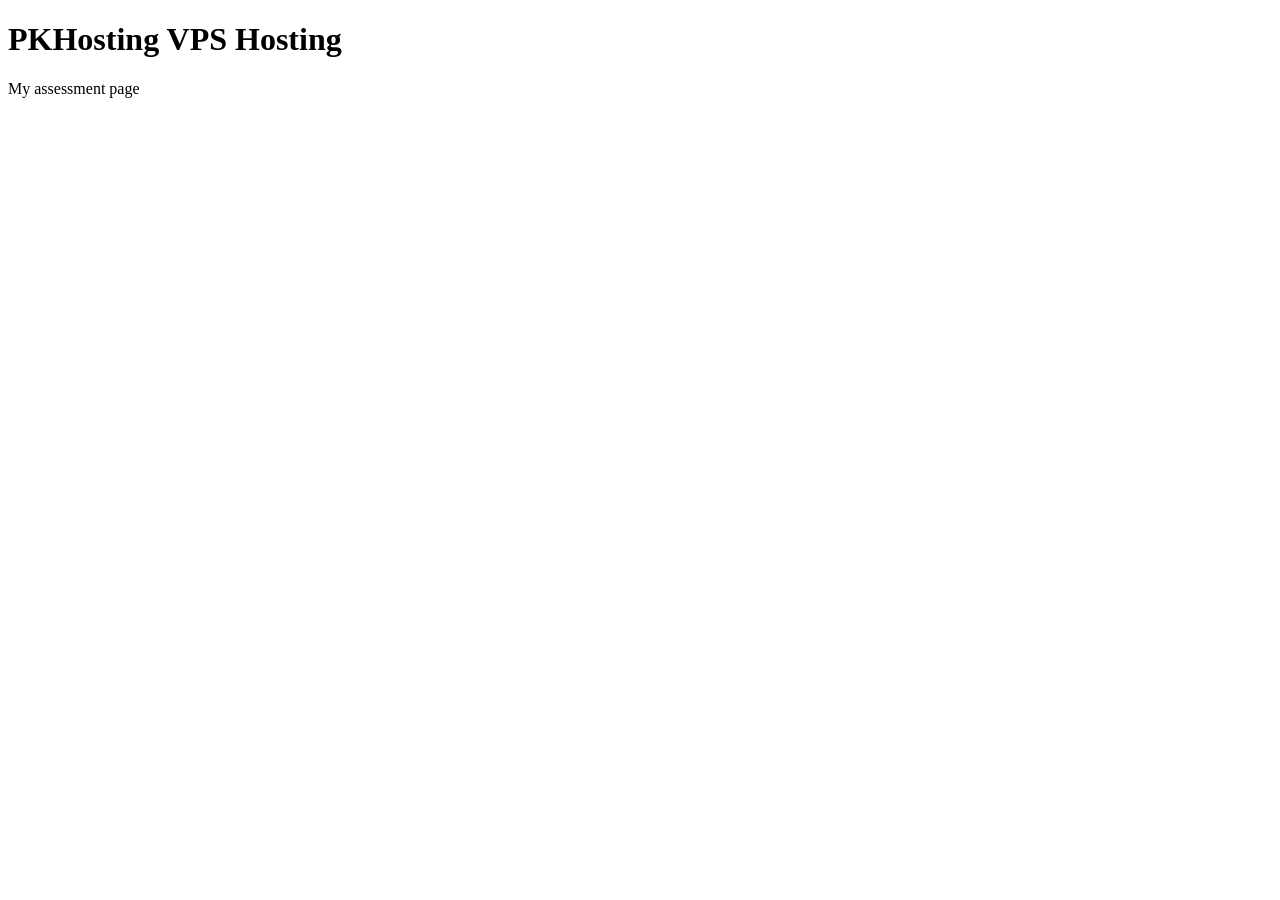
==== index.html @ d692496e "chore: initialize project with html file and gitignore" ====
<!DOCTYPE html>
<html lang="en">
<head>
  <meta charset="utf-8">
  <meta name="viewport" content="width=device-width, initial-scale=1">
  <title>PKHosting VPS Hosting</title>
</head>
<body>
  <h1>PKHosting VPS Hosting</h1>
  <p>My assessment page</p>
</body>
</html>
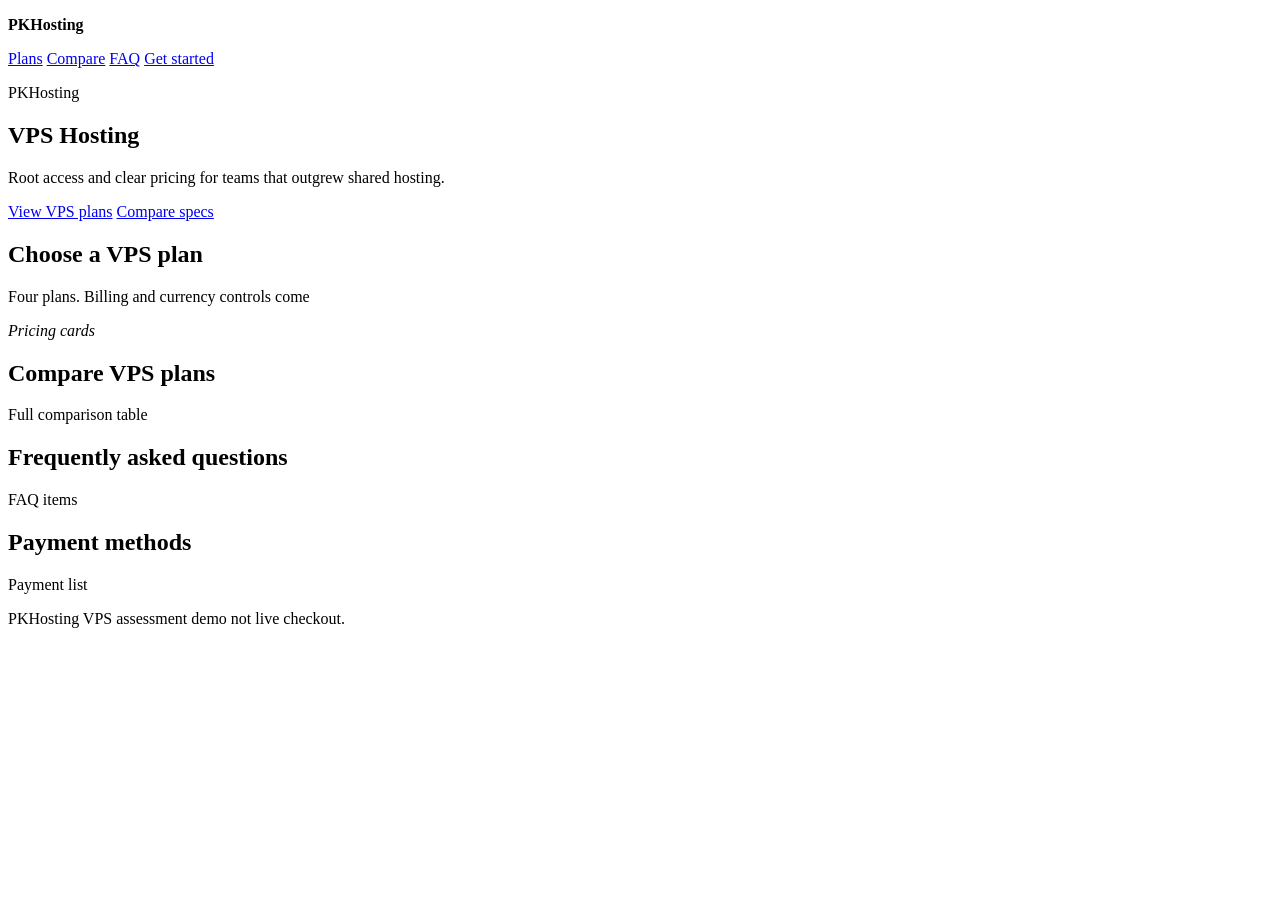
==== commit 2f48dfe4: "add page sections for hero, plans, compare, FAQ, and footer" ====
--- a/index.html
+++ b/index.html
@@ -6,7 +6,51 @@
   <title>PKHosting VPS Hosting</title>
 </head>
 <body>
-  <h1>PKHosting VPS Hosting</h1>
-  <p>My assessment page</p>
+  <header>
+    <p><strong>PKHosting</strong></p>
+    <nav aria-label="Primary">
+      <a href="#plans">Plans</a>
+      <a href="#compare">Compare</a>
+      <a href="#faq">FAQ</a>
+      <a href="#plans">Get started</a>
+    </nav>
+  </header>
+
+  <main id="main">
+
+    <section id="top" aria-labelledby="hero-title">
+      <p>PKHosting</p>
+      <h1 id="hero-title">VPS Hosting</h1>
+      <p>Root access and clear pricing for teams that outgrew shared hosting.</p>
+      <p>
+        <a href="#plans">View VPS plans</a>
+        <a href="#compare">Compare specs</a>
+      </p>
+    </section>
+
+    <section id="plans" aria-labelledby="plans-title">
+      <h2 id="plans-title">Choose a VPS plan</h2>
+      <p>Four plans. Billing and currency controls come </p>
+      <p><em>Pricing cards</em></p>
+    </section>
+
+    <section id="compare" aria-labelledby="compare-title">
+      <h2 id="compare-title">Compare VPS plans</h2>
+      <p>Full comparison table</p>
+    </section>
+
+    <section id="faq" aria-labelledby="faq-title">
+      <h2 id="faq-title">Frequently asked questions</h2>
+      <p>FAQ items</p>
+    </section>
+
+  </main>
+
+  <footer id="footer">
+    <h2>Payment methods</h2>
+    <p>Payment list</p>
+    <p>PKHosting VPS assessment demo not live checkout.</p>
+  </footer>
+
 </body>
 </html>
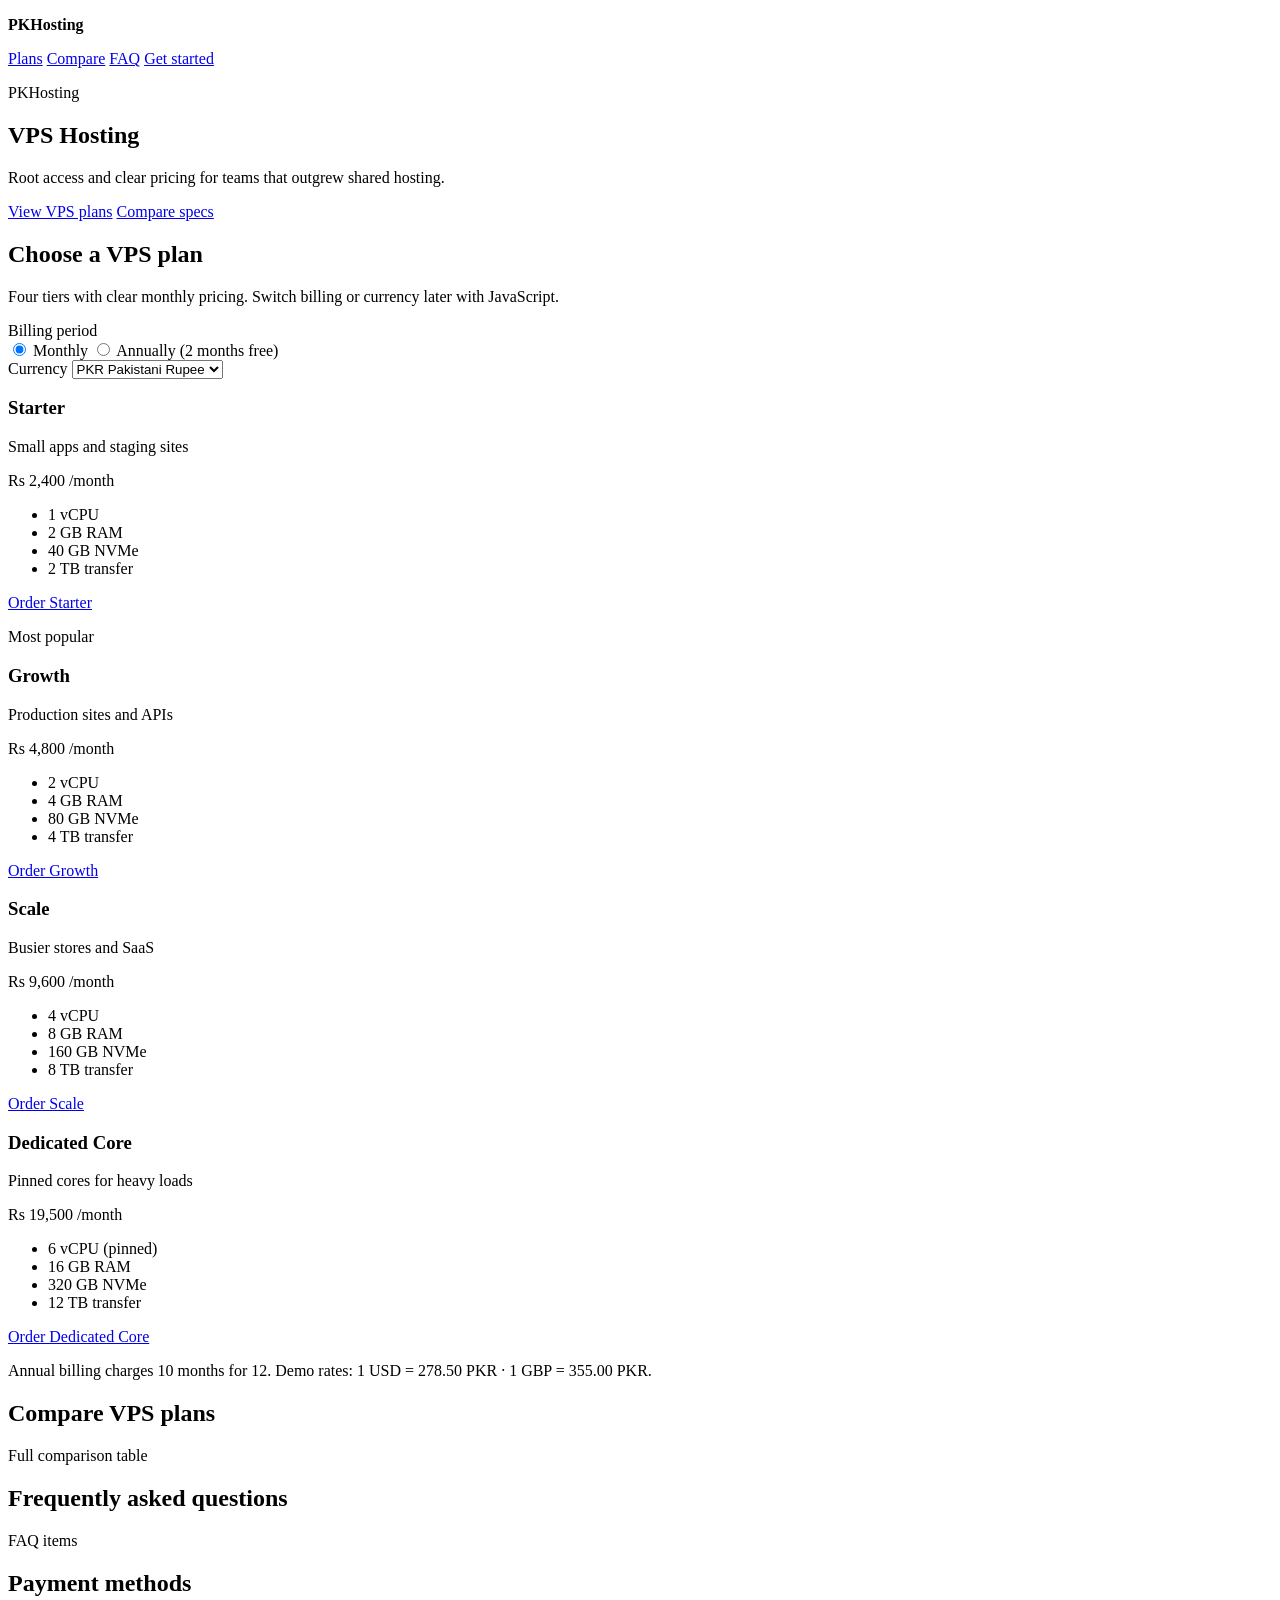
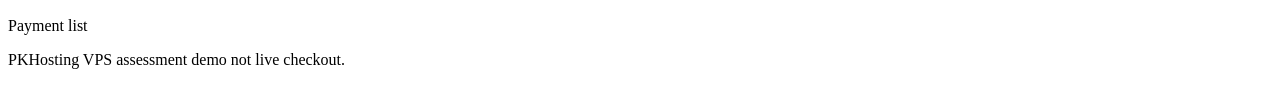
==== commit 9d2f9f11: "add four vps pricing cards with monthly pkr in html" ====
--- a/index.html
+++ b/index.html
@@ -1,56 +1,164 @@
-<!DOCTYPE html>
+<!doctype html>
 <html lang="en">
-<head>
-  <meta charset="utf-8">
-  <meta name="viewport" content="width=device-width, initial-scale=1">
-  <title>PKHosting VPS Hosting</title>
-</head>
-<body>
-  <header>
-    <p><strong>PKHosting</strong></p>
-    <nav aria-label="Primary">
-      <a href="#plans">Plans</a>
-      <a href="#compare">Compare</a>
-      <a href="#faq">FAQ</a>
-      <a href="#plans">Get started</a>
-    </nav>
-  </header>
+  <head>
+    <meta charset="utf-8" />
+    <meta name="viewport" content="width=device-width, initial-scale=1" />
+    <title>PKHosting VPS Hosting</title>
+  </head>
+  <body>
+    <header>
+      <p><strong>PKHosting</strong></p>
+      <nav aria-label="Primary">
+        <a href="#plans">Plans</a>
+        <a href="#compare">Compare</a>
+        <a href="#faq">FAQ</a>
+        <a href="#plans">Get started</a>
+      </nav>
+    </header>
 
-  <main id="main">
+    <main id="main">
+      <section id="top" aria-labelledby="hero-title">
+        <p>PKHosting</p>
+        <h1 id="hero-title">VPS Hosting</h1>
+        <p>
+          Root access and clear pricing for teams that outgrew shared hosting.
+        </p>
+        <p>
+          <a href="#plans">View VPS plans</a>
+          <a href="#compare">Compare specs</a>
+        </p>
+      </section>
 
-    <section id="top" aria-labelledby="hero-title">
-      <p>PKHosting</p>
-      <h1 id="hero-title">VPS Hosting</h1>
-      <p>Root access and clear pricing for teams that outgrew shared hosting.</p>
-      <p>
-        <a href="#plans">View VPS plans</a>
-        <a href="#compare">Compare specs</a>
-      </p>
-    </section>
+      <section id="plans" aria-labelledby="plans-title">
+        <h2 id="plans-title">Choose a VPS plan</h2>
+        <p>
+          Four tiers with clear monthly pricing. Switch billing or currency
+          later with JavaScript.
+        </p>
 
-    <section id="plans" aria-labelledby="plans-title">
-      <h2 id="plans-title">Choose a VPS plan</h2>
-      <p>Four plans. Billing and currency controls come </p>
-      <p><em>Pricing cards</em></p>
-    </section>
+        <div role="group" aria-label="Pricing controls">
+          <div>
+            <span id="billing-label">Billing period</span>
+            <div role="radiogroup" aria-labelledby="billing-label">
+              <label>
+                <input type="radio" name="billing" value="monthly" checked />
+                Monthly
+              </label>
+              <label>
+                <input type="radio" name="billing" value="annually" />
+                Annually (2 months free)
+              </label>
+            </div>
+          </div>
 
-    <section id="compare" aria-labelledby="compare-title">
-      <h2 id="compare-title">Compare VPS plans</h2>
-      <p>Full comparison table</p>
-    </section>
+          <div>
+            <label for="currency">Currency</label>
+            <select id="currency" name="currency">
+              <option value="PKR" selected>PKR Pakistani Rupee</option>
+              <option value="USD">USD US Dollar</option>
+              <option value="GBP">GBP British Pound</option>
+            </select>
+          </div>
+        </div>
 
-    <section id="faq" aria-labelledby="faq-title">
-      <h2 id="faq-title">Frequently asked questions</h2>
-      <p>FAQ items</p>
-    </section>
+        <p id="price-live" aria-live="polite" aria-atomic="true"></p>
 
-  </main>
+        <div>
+          <article data-plan="starter" data-monthly-pkr="2400">
+            <h3>Starter</h3>
+            <p>Small apps and staging sites</p>
+            <p>
+              <span data-role="amount">Rs&nbsp;2,400</span>
+              <span data-role="period">/month</span>
+            </p>
+            <p data-role="meta" hidden></p>
+            <p data-role="savings" hidden></p>
+            <ul>
+              <li>1 vCPU</li>
+              <li>2 GB RAM</li>
+              <li>40 GB NVMe</li>
+              <li>2 TB transfer</li>
+            </ul>
+            <a href="#footer">Order Starter</a>
+          </article>
 
-  <footer id="footer">
-    <h2>Payment methods</h2>
-    <p>Payment list</p>
-    <p>PKHosting VPS assessment demo not live checkout.</p>
-  </footer>
+          <article data-plan="growth" data-monthly-pkr="4800">
+            <p>Most popular</p>
+            <h3>Growth</h3>
+            <p>Production sites and APIs</p>
+            <p>
+              <span data-role="amount">Rs&nbsp;4,800</span>
+              <span data-role="period">/month</span>
+            </p>
+            <p data-role="meta" hidden></p>
+            <p data-role="savings" hidden></p>
+            <ul>
+              <li>2 vCPU</li>
+              <li>4 GB RAM</li>
+              <li>80 GB NVMe</li>
+              <li>4 TB transfer</li>
+            </ul>
+            <a href="#footer">Order Growth</a>
+          </article>
 
-</body>
-</html>+          <article data-plan="scale" data-monthly-pkr="9600">
+            <h3>Scale</h3>
+            <p>Busier stores and SaaS</p>
+            <p>
+              <span data-role="amount">Rs&nbsp;9,600</span>
+              <span data-role="period">/month</span>
+            </p>
+            <p data-role="meta" hidden></p>
+            <p data-role="savings" hidden></p>
+            <ul>
+              <li>4 vCPU</li>
+              <li>8 GB RAM</li>
+              <li>160 GB NVMe</li>
+              <li>8 TB transfer</li>
+            </ul>
+            <a href="#footer">Order Scale</a>
+          </article>
+
+          <article data-plan="dedicated-core" data-monthly-pkr="19500">
+            <h3>Dedicated Core</h3>
+            <p>Pinned cores for heavy loads</p>
+            <p>
+              <span data-role="amount">Rs&nbsp;19,500</span>
+              <span data-role="period">/month</span>
+            </p>
+            <p data-role="meta" hidden></p>
+            <p data-role="savings" hidden></p>
+            <ul>
+              <li>6 vCPU (pinned)</li>
+              <li>16 GB RAM</li>
+              <li>320 GB NVMe</li>
+              <li>12 TB transfer</li>
+            </ul>
+            <a href="#footer">Order Dedicated Core</a>
+          </article>
+        </div>
+
+        <p>
+          Annual billing charges 10 months for 12. Demo rates: 1 USD = 278.50
+          PKR · 1 GBP = 355.00 PKR.
+        </p>
+      </section>
+
+      <section id="compare" aria-labelledby="compare-title">
+        <h2 id="compare-title">Compare VPS plans</h2>
+        <p>Full comparison table</p>
+      </section>
+
+      <section id="faq" aria-labelledby="faq-title">
+        <h2 id="faq-title">Frequently asked questions</h2>
+        <p>FAQ items</p>
+      </section>
+    </main>
+
+    <footer id="footer">
+      <h2>Payment methods</h2>
+      <p>Payment list</p>
+      <p>PKHosting VPS assessment demo not live checkout.</p>
+    </footer>
+  </body>
+</html>
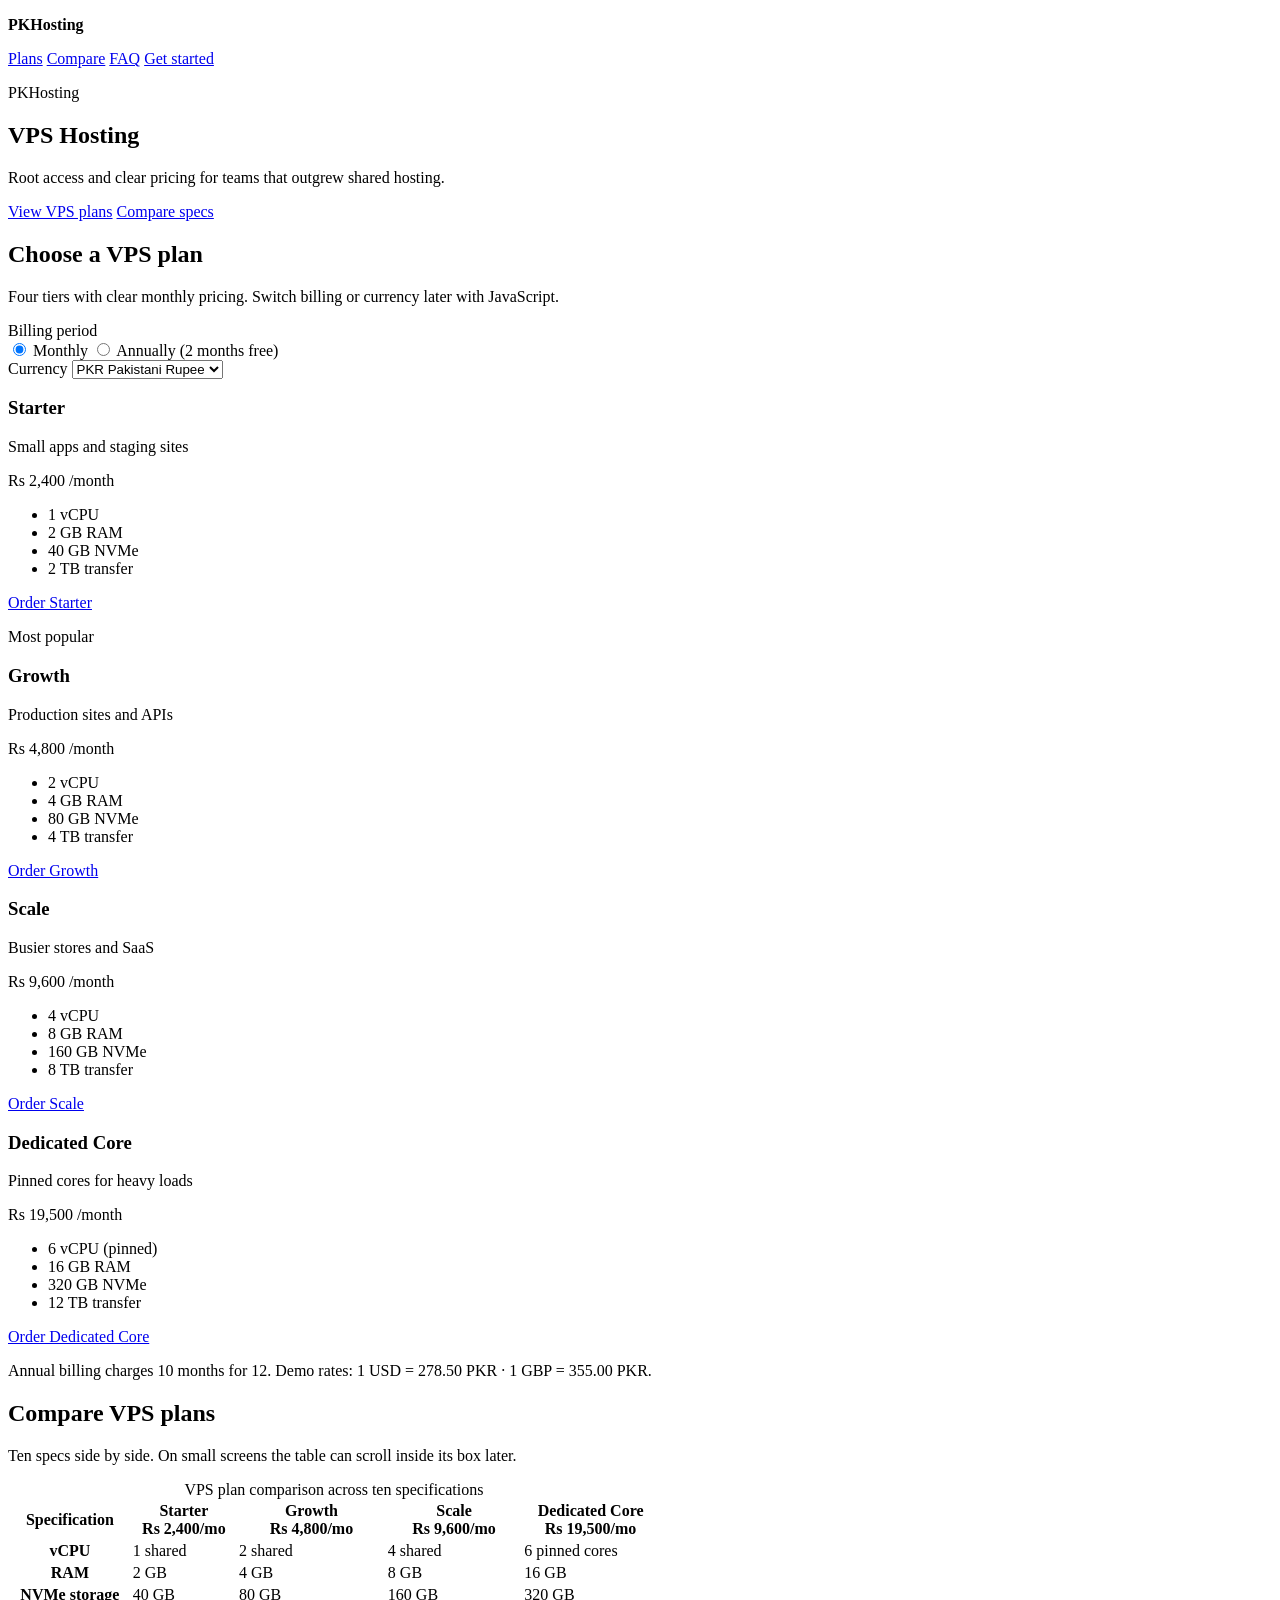
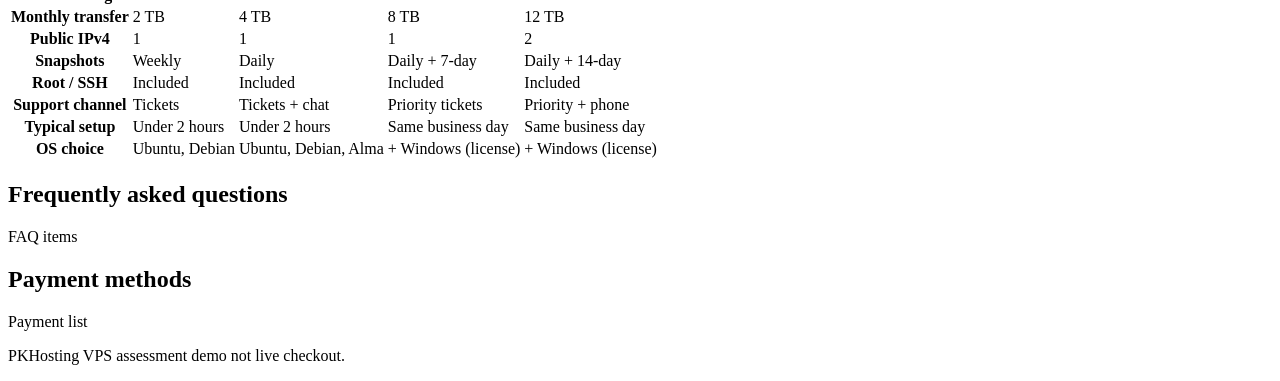
==== commit 4c5ae6a4: "Add ten-row VPS comparison table with monthly PKR headers" ====
--- a/index.html
+++ b/index.html
@@ -146,7 +146,99 @@
 
       <section id="compare" aria-labelledby="compare-title">
         <h2 id="compare-title">Compare VPS plans</h2>
-        <p>Full comparison table</p>
+        <p>
+          Ten specs side by side. On small screens the table can scroll inside
+          its box later.
+        </p>
+
+        <div tabindex="0" role="region" aria-labelledby="compare-title">
+          <table>
+            <caption>
+              VPS plan comparison across ten specifications
+            </caption>
+            <thead>
+              <tr>
+                <th scope="col">Specification</th>
+                <th scope="col">Starter<br />Rs 2,400/mo</th>
+                <th scope="col">Growth<br />Rs 4,800/mo</th>
+                <th scope="col">Scale<br />Rs 9,600/mo</th>
+                <th scope="col">Dedicated Core<br />Rs 19,500/mo</th>
+              </tr>
+            </thead>
+            <tbody>
+              <tr>
+                <th scope="row">vCPU</th>
+                <td>1 shared</td>
+                <td>2 shared</td>
+                <td>4 shared</td>
+                <td>6 pinned cores</td>
+              </tr>
+              <tr>
+                <th scope="row">RAM</th>
+                <td>2 GB</td>
+                <td>4 GB</td>
+                <td>8 GB</td>
+                <td>16 GB</td>
+              </tr>
+              <tr>
+                <th scope="row">NVMe storage</th>
+                <td>40 GB</td>
+                <td>80 GB</td>
+                <td>160 GB</td>
+                <td>320 GB</td>
+              </tr>
+              <tr>
+                <th scope="row">Monthly transfer</th>
+                <td>2 TB</td>
+                <td>4 TB</td>
+                <td>8 TB</td>
+                <td>12 TB</td>
+              </tr>
+              <tr>
+                <th scope="row">Public IPv4</th>
+                <td>1</td>
+                <td>1</td>
+                <td>1</td>
+                <td>2</td>
+              </tr>
+              <tr>
+                <th scope="row">Snapshots</th>
+                <td>Weekly</td>
+                <td>Daily</td>
+                <td>Daily + 7-day</td>
+                <td>Daily + 14-day</td>
+              </tr>
+              <tr>
+                <th scope="row">Root / SSH</th>
+                <td>Included</td>
+                <td>Included</td>
+                <td>Included</td>
+                <td>Included</td>
+              </tr>
+              <tr>
+                <th scope="row">Support channel</th>
+                <td>Tickets</td>
+                <td>Tickets + chat</td>
+                <td>Priority tickets</td>
+                <td>Priority + phone</td>
+              </tr>
+              <tr>
+                <th scope="row">Typical setup</th>
+                <td>Under 2 hours</td>
+                <td>Under 2 hours</td>
+                <td>Same business day</td>
+                <td>Same business day</td>
+              </tr>
+              <tr>
+                <th scope="row">OS choice</th>
+                <td>Ubuntu, Debian</td>
+                <td>Ubuntu, Debian, Alma</td>
+                <td>+ Windows (license)</td>
+                <td>+ Windows (license)</td>
+              </tr>
+            </tbody>
+          </table>
+        </div>
       </section>
 
       <section id="faq" aria-labelledby="faq-title">
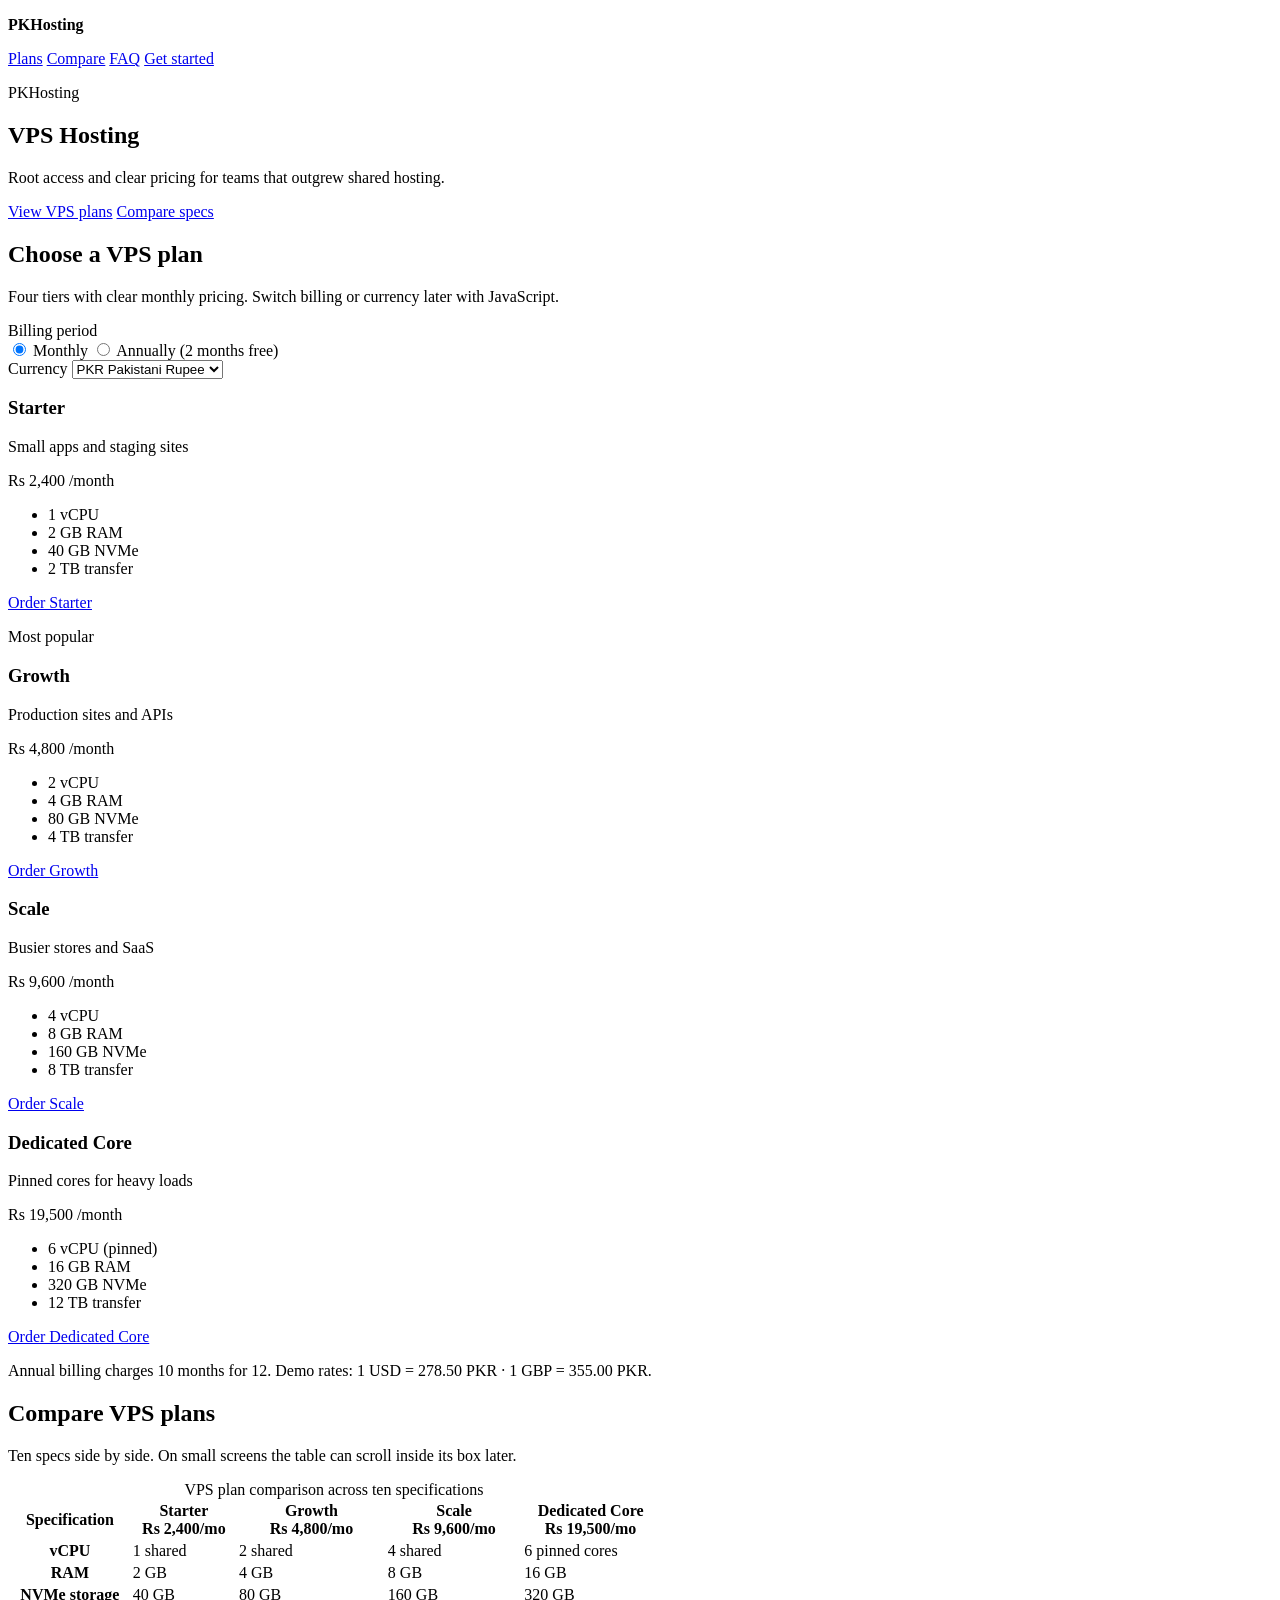
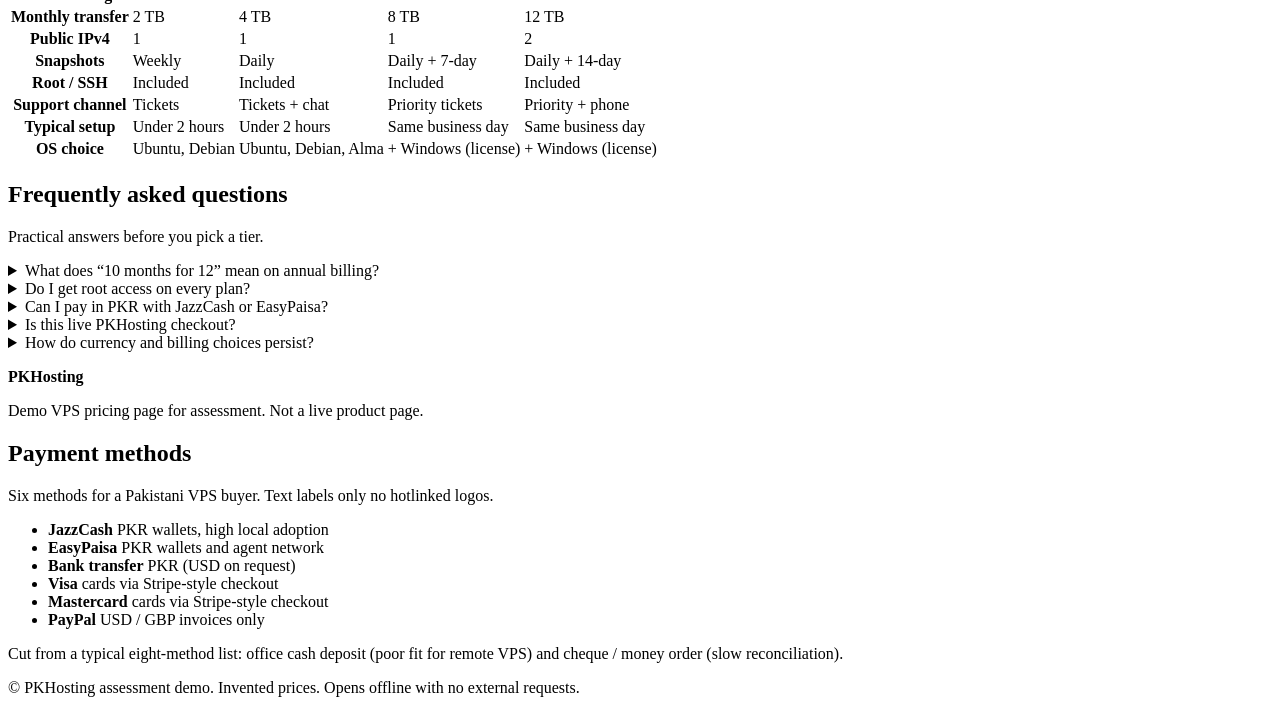
==== commit 8f147008: "Add FAQ accordion and payment methods footer with cut justification" ====
--- a/index.html
+++ b/index.html
@@ -243,14 +243,78 @@
 
       <section id="faq" aria-labelledby="faq-title">
         <h2 id="faq-title">Frequently asked questions</h2>
-        <p>FAQ items</p>
+        <p>Practical answers before you pick a tier.</p>
+
+        <details>
+          <summary>What does “10 months for 12” mean on annual billing?</summary>
+          <p>
+            You pay the equivalent of ten monthly charges up front and keep the
+            server for twelve months. The per-month figure on annual cards is
+            that total divided by twelve for Growth,
+            Rs&nbsp;4,800 × 10 ÷ 12 = Rs&nbsp;4,000/mo.
+          </p>
+        </details>
+
+        <details>
+          <summary>Do I get root access on every plan?</summary>
+          <p>
+            Yes. Every VPS includes full root or Administrator access over SSH
+            or RDP where licensed. You choose the OS at order time.
+          </p>
+        </details>
+
+        <details>
+          <summary>Can I pay in PKR with JazzCash or EasyPaisa?</summary>
+          <p>
+            Yes for PKR invoices. Card payments cover PKR, USD and GBP.
+            PayPal is available on USD and GBP invoices. Bank transfer works
+            for PKR (and USD on request).
+          </p>
+        </details>
+
+        <details>
+          <summary>Is this live PKHosting checkout?</summary>
+          <p>
+            No. This page is an assessment demo with invented VPS prices.
+            It opens offline from index.html and does not call billing APIs.
+          </p>
+        </details>
+
+        <details>
+          <summary>How do currency and billing choices persist?</summary>
+          <p>
+            When JavaScript is available, billing period and currency are stored
+            in localStorage and restored after a reload. Without JavaScript,
+            monthly PKR prices remain visible in the page source.
+          </p>
+        </details>
       </section>
     </main>
 
     <footer id="footer">
+      <p><strong>PKHosting</strong></p>
+      <p>Demo VPS pricing page for assessment. Not a live product page.</p>
+
       <h2>Payment methods</h2>
-      <p>Payment list</p>
-      <p>PKHosting VPS assessment demo not live checkout.</p>
+      <p>
+        Six methods for a Pakistani VPS buyer. Text labels only no hotlinked logos.
+      </p>
+      <ul>
+        <li><strong>JazzCash</strong> PKR wallets, high local adoption</li>
+        <li><strong>EasyPaisa</strong> PKR wallets and agent network</li>
+        <li><strong>Bank transfer</strong> PKR (USD on request)</li>
+        <li><strong>Visa</strong> cards via Stripe-style checkout</li>
+        <li><strong>Mastercard</strong> cards via Stripe-style checkout</li>
+        <li><strong>PayPal</strong> USD / GBP invoices only</li>
+      </ul>
+      <p>
+        Cut from a typical eight-method list: office cash deposit (poor fit for
+        remote VPS) and cheque / money order (slow reconciliation).
+      </p>
+      <p>
+        © PKHosting assessment demo. Invented prices. Opens offline with no
+        external requests.
+      </p>
     </footer>
   </body>
 </html>
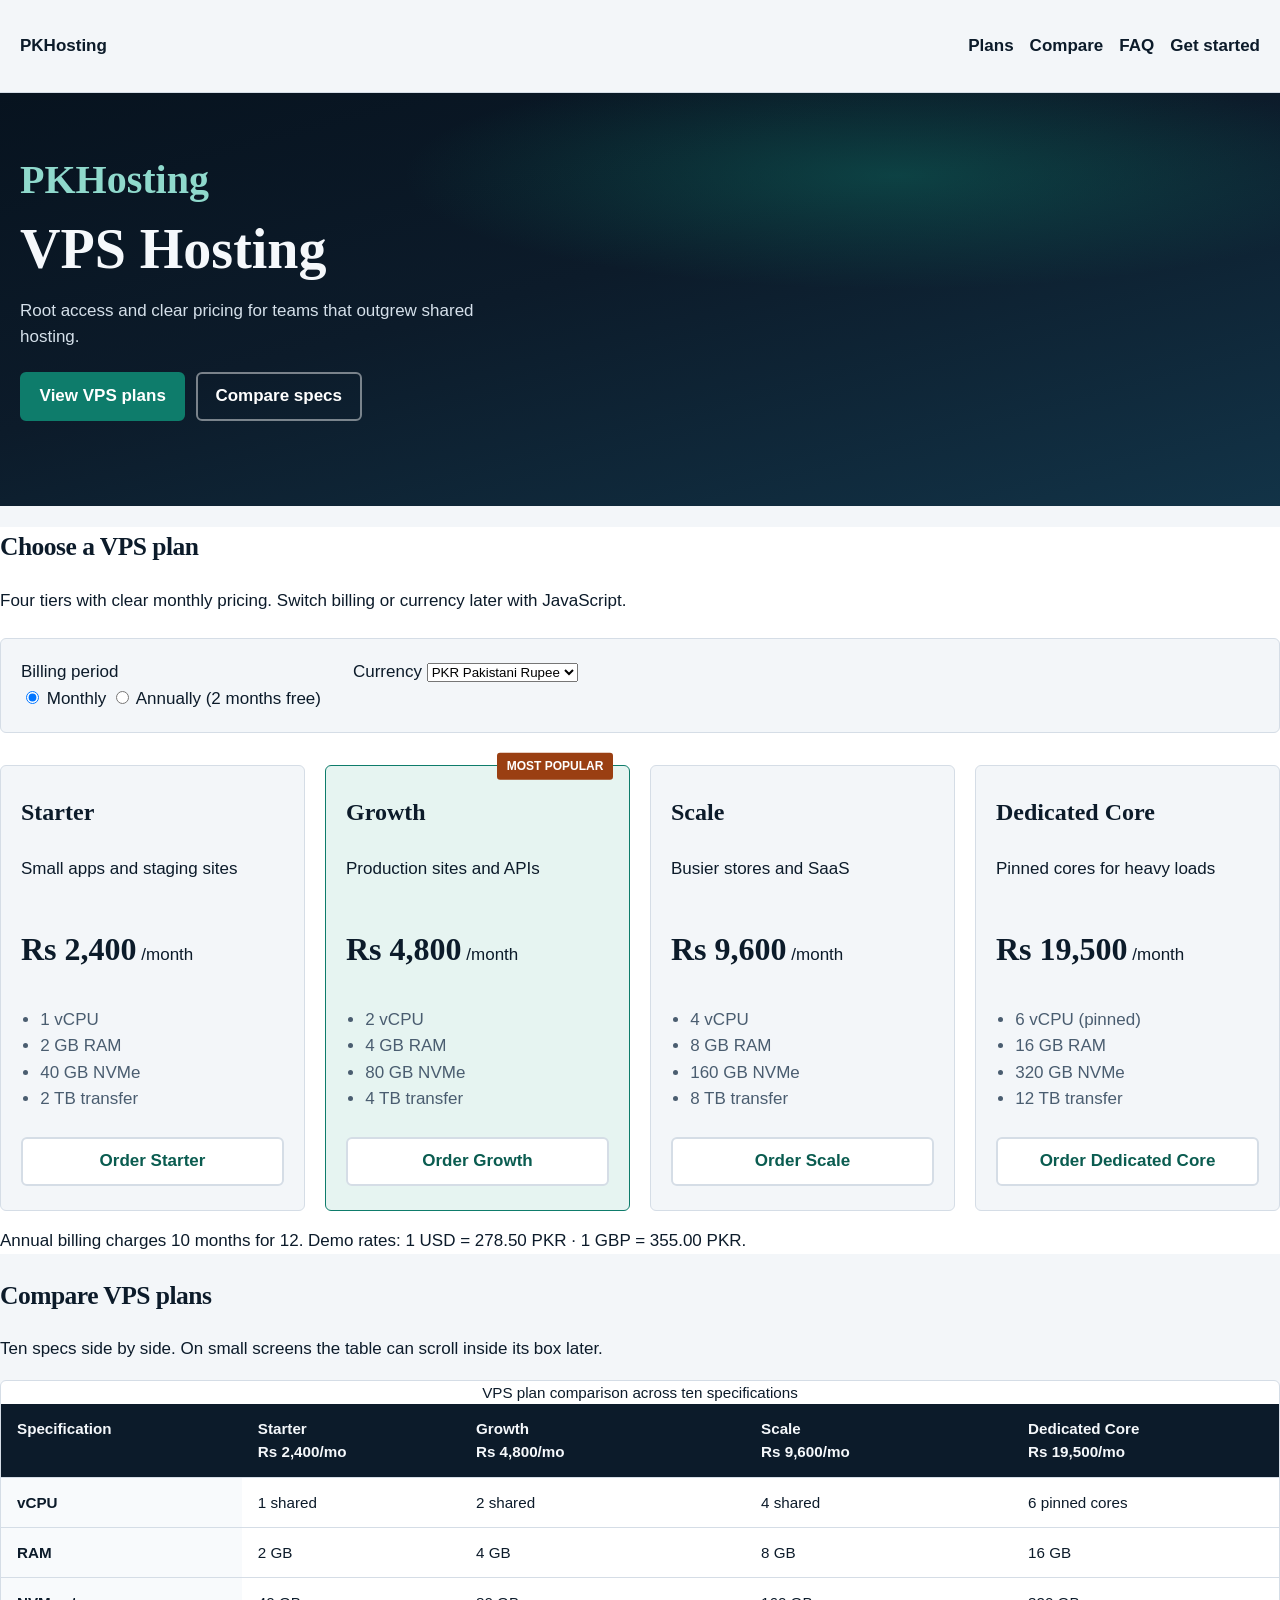
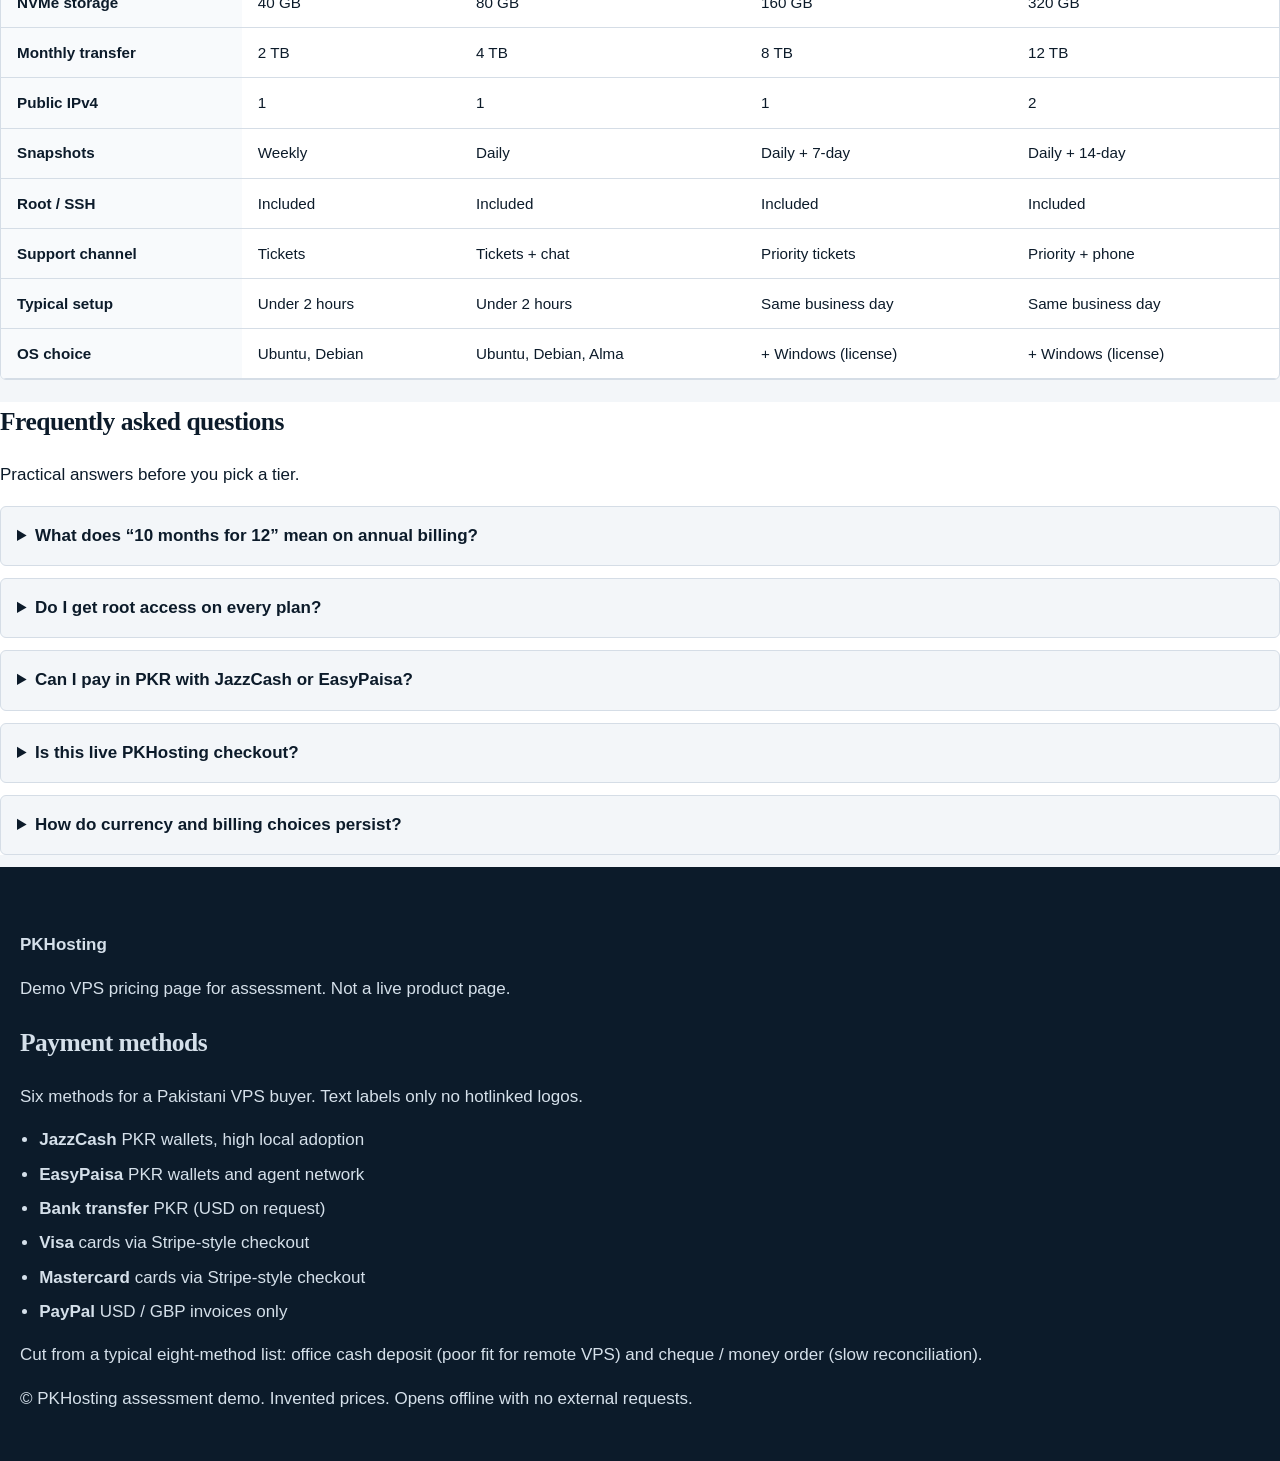
==== commit 988a784a: "Add responsive CSS for layout, cards, and comparison table" ====
--- a/index.html
+++ b/index.html
@@ -3,10 +3,11 @@
   <head>
     <meta charset="utf-8" />
     <meta name="viewport" content="width=device-width, initial-scale=1" />
+    <link rel="stylesheet" href="css/styles.css" />
     <title>PKHosting VPS Hosting</title>
   </head>
   <body>
-    <header>
+    <header class="site-header">
       <p><strong>PKHosting</strong></p>
       <nav aria-label="Primary">
         <a href="#plans">Plans</a>
@@ -17,15 +18,15 @@
     </header>
 
     <main id="main">
-      <section id="top" aria-labelledby="hero-title">
+      <section id="top" class="hero" aria-labelledby="hero-title">
         <p>PKHosting</p>
         <h1 id="hero-title">VPS Hosting</h1>
         <p>
           Root access and clear pricing for teams that outgrew shared hosting.
         </p>
         <p>
-          <a href="#plans">View VPS plans</a>
-          <a href="#compare">Compare specs</a>
+          <a class="btn btn-primary" href="#plans">View VPS plans</a>
+          <a class="btn btn-ghost" href="#compare">Compare specs</a>
         </p>
       </section>
 
@@ -63,8 +64,12 @@
 
         <p id="price-live" aria-live="polite" aria-atomic="true"></p>
 
-        <div>
-          <article data-plan="starter" data-monthly-pkr="2400">
+        <div class="card-grid">
+          <article
+            class="price-card"
+            data-plan="starter"
+            data-monthly-pkr="2400"
+          >
             <h3>Starter</h3>
             <p>Small apps and staging sites</p>
             <p>
@@ -79,11 +84,15 @@
               <li>40 GB NVMe</li>
               <li>2 TB transfer</li>
             </ul>
-            <a href="#footer">Order Starter</a>
+            <a class="btn btn-secondary" href="#footer">Order Starter</a>
           </article>
 
-          <article data-plan="growth" data-monthly-pkr="4800">
-            <p>Most popular</p>
+          <article
+            class="price-card is-popular"
+            data-plan="growth"
+            data-monthly-pkr="4800"
+          >
+            <p class="popular-badge">Most popular</p>
             <h3>Growth</h3>
             <p>Production sites and APIs</p>
             <p>
@@ -98,10 +107,10 @@
               <li>80 GB NVMe</li>
               <li>4 TB transfer</li>
             </ul>
-            <a href="#footer">Order Growth</a>
+            <a class="btn btn-secondary" href="#footer">Order Growth</a>
           </article>
 
-          <article data-plan="scale" data-monthly-pkr="9600">
+          <article class="price-card" data-plan="scale" data-monthly-pkr="9600">
             <h3>Scale</h3>
             <p>Busier stores and SaaS</p>
             <p>
@@ -116,10 +125,14 @@
               <li>160 GB NVMe</li>
               <li>8 TB transfer</li>
             </ul>
-            <a href="#footer">Order Scale</a>
+            <a class="btn btn-secondary" href="#footer">Order Scale</a>
           </article>
 
-          <article data-plan="dedicated-core" data-monthly-pkr="19500">
+          <article
+            class="price-card"
+            data-plan="dedicated-core"
+            data-monthly-pkr="19500"
+          >
             <h3>Dedicated Core</h3>
             <p>Pinned cores for heavy loads</p>
             <p>
@@ -134,7 +147,7 @@
               <li>320 GB NVMe</li>
               <li>12 TB transfer</li>
             </ul>
-            <a href="#footer">Order Dedicated Core</a>
+            <a class="btn btn-secondary" href="#footer">Order Dedicated Core</a>
           </article>
         </div>
 
@@ -151,7 +164,12 @@
           its box later.
         </p>
 
-        <div tabindex="0" role="region" aria-labelledby="compare-title">
+        <div
+          class="table-scroll"
+          tabindex="0"
+          role="region"
+          aria-labelledby="compare-title"
+        >
           <table>
             <caption>
               VPS plan comparison across ten specifications
@@ -246,12 +264,14 @@
         <p>Practical answers before you pick a tier.</p>
 
         <details>
-          <summary>What does “10 months for 12” mean on annual billing?</summary>
+          <summary>
+            What does “10 months for 12” mean on annual billing?
+          </summary>
           <p>
             You pay the equivalent of ten monthly charges up front and keep the
             server for twelve months. The per-month figure on annual cards is
-            that total divided by twelve for Growth,
-            Rs&nbsp;4,800 × 10 ÷ 12 = Rs&nbsp;4,000/mo.
+            that total divided by twelve for Growth, Rs&nbsp;4,800 × 10 ÷ 12 =
+            Rs&nbsp;4,000/mo.
           </p>
         </details>
 
@@ -266,17 +286,17 @@
         <details>
           <summary>Can I pay in PKR with JazzCash or EasyPaisa?</summary>
           <p>
-            Yes for PKR invoices. Card payments cover PKR, USD and GBP.
-            PayPal is available on USD and GBP invoices. Bank transfer works
-            for PKR (and USD on request).
+            Yes for PKR invoices. Card payments cover PKR, USD and GBP. PayPal
+            is available on USD and GBP invoices. Bank transfer works for PKR
+            (and USD on request).
           </p>
         </details>
 
         <details>
           <summary>Is this live PKHosting checkout?</summary>
           <p>
-            No. This page is an assessment demo with invented VPS prices.
-            It opens offline from index.html and does not call billing APIs.
+            No. This page is an assessment demo with invented VPS prices. It
+            opens offline from index.html and does not call billing APIs.
           </p>
         </details>
 
@@ -297,7 +317,8 @@
 
       <h2>Payment methods</h2>
       <p>
-        Six methods for a Pakistani VPS buyer. Text labels only no hotlinked logos.
+        Six methods for a Pakistani VPS buyer. Text labels only no hotlinked
+        logos.
       </p>
       <ul>
         <li><strong>JazzCash</strong> PKR wallets, high local adoption</li>
--- a/css/styles.css
+++ b/css/styles.css
@@ -0,0 +1,322 @@
+:root {
+  --ink: #0c1b2a;
+  --muted: #4a5d70;
+  --line: #d5dde6;
+  --paper: #f3f6f9;
+  --surface: #ffffff;
+  --brand: #0e7c6b;
+  --brand-deep: #0a5c50;
+  --accent: #9a3f12;
+  --focus: #1a6fd4;
+  --font-display: Georgia, "Palatino Linotype", Palatino, serif;
+  --font-body: "Segoe UI", Candara, Calibri, sans-serif;
+}
+
+*,
+*::before,
+*::after {
+  box-sizing: border-box;
+}
+
+html {
+  scroll-behavior: smooth;
+}
+
+body {
+  margin: 0;
+  font-family: var(--font-body);
+  font-size: 1.0625rem;
+  line-height: 1.55;
+  color: var(--ink);
+  background: var(--paper);
+  overflow-x: hidden;
+}
+
+a {
+  color: var(--brand-deep);
+}
+
+:focus-visible {
+  outline: 3px solid var(--focus);
+  outline-offset: 3px;
+}
+
+.site-header {
+  display: flex;
+  flex-wrap: wrap;
+  align-items: center;
+  justify-content: space-between;
+  gap: 1rem;
+  padding: 1rem 1.25rem;
+  background: rgba(243, 246, 249, 0.95);
+  border-bottom: 1px solid var(--line);
+  position: sticky;
+  top: 0;
+  z-index: 10;
+}
+
+.site-header nav {
+  display: flex;
+  flex-wrap: wrap;
+  gap: 0.75rem 1rem;
+}
+
+.site-header a {
+  text-decoration: none;
+  font-weight: 600;
+  color: var(--ink);
+}
+
+.hero {
+  padding: 3.5rem 1.25rem 4rem;
+  color: #f5f8fb;
+  background:
+    radial-gradient(
+      ellipse 70% 50% at 70% 20%,
+      rgba(14, 124, 107, 0.4),
+      transparent 55%
+    ),
+    linear-gradient(165deg, #07131f 0%, #0c1b2a 45%, #123347 100%);
+}
+
+.hero p:first-child {
+  margin: 0 0 0.5rem;
+  font-family: var(--font-display);
+  font-size: clamp(1.75rem, 4vw, 2.5rem);
+  font-weight: 700;
+  color: #8fd9cc;
+}
+
+.hero h1 {
+  margin: 0 0 1rem;
+  font-family: var(--font-display);
+  font-size: clamp(2.25rem, 6vw, 3.5rem);
+  line-height: 1.1;
+}
+
+.hero > p:nth-of-type(2) {
+  max-width: 32rem;
+  color: #d5e0ea;
+}
+
+.btn {
+  display: inline-flex;
+  align-items: center;
+  justify-content: center;
+  min-height: 2.75rem;
+  padding: 0.6rem 1.1rem;
+  margin: 0.25rem 0.35rem 0.25rem 0;
+  border-radius: 6px;
+  border: 2px solid transparent;
+  font-weight: 700;
+  text-decoration: none;
+}
+
+.btn-primary {
+  background: var(--brand);
+  color: #fff;
+  border-color: var(--brand);
+}
+
+.btn-ghost {
+  background: transparent;
+  color: #fff;
+  border-color: rgba(255, 255, 255, 0.45);
+}
+
+.btn-secondary {
+  background: var(--surface);
+  color: var(--brand-deep);
+  border-color: var(--line);
+}
+
+**Block C — plans + cards** #plans,
+#compare,
+#faq {
+  padding: 3rem 1.25rem;
+}
+
+#plans {
+  background: var(--surface);
+}
+
+#plans h2,
+#compare h2,
+#faq h2,
+footer h2 {
+  font-family: var(--font-display);
+  letter-spacing: -0.02em;
+}
+
+#plans [role="group"] {
+  display: flex;
+  flex-wrap: wrap;
+  gap: 1.25rem 2rem;
+  margin: 1.5rem 0 2rem;
+  padding: 1.25rem;
+  background: var(--paper);
+  border: 1px solid var(--line);
+  border-radius: 6px;
+}
+
+.card-grid {
+  display: grid;
+  grid-template-columns: 1fr;
+  gap: 1.25rem;
+}
+
+.price-card {
+  position: relative;
+  display: flex;
+  flex-direction: column;
+  gap: 0.5rem;
+  min-height: 24rem;
+  padding: 1.25rem;
+  background: var(--paper);
+  border: 1px solid var(--line);
+  border-radius: 6px;
+}
+
+.price-card.is-popular {
+  background: #e6f4f1;
+  border-color: var(--brand);
+}
+
+.popular-badge {
+  position: absolute;
+  top: 0;
+  right: 1rem;
+  transform: translateY(-50%);
+  margin: 0;
+  padding: 0.25rem 0.6rem;
+  background: var(--accent);
+  color: #fff;
+  font-size: 0.75rem;
+  font-weight: 800;
+  text-transform: uppercase;
+  border-radius: 3px;
+}
+
+.price-card h3 {
+  margin: 0.5rem 0 0;
+  font-family: var(--font-display);
+  font-size: 1.5rem;
+}
+
+.price-card [data-role="amount"] {
+  font-family: var(--font-display);
+  font-size: 2rem;
+  font-weight: 700;
+}
+
+.price-card [data-role="meta"],
+.price-card [data-role="savings"] {
+  min-height: 1.35rem;
+  margin: 0;
+}
+
+.price-card [data-role="savings"]:not([hidden]) {
+  display: inline-flex;
+  align-self: flex-start;
+  padding: 0.2rem 0.5rem;
+  background: #fdf0e8;
+  color: #8a3d12;
+  font-size: 0.8rem;
+  font-weight: 700;
+  border-radius: 3px;
+}
+
+.price-card ul {
+  margin: 0.5rem 0 1rem;
+  padding-left: 1.2rem;
+  flex: 1;
+  color: var(--muted);
+}
+
+.price-card .btn {
+  margin-top: auto;
+  width: 100%;
+}
+
+#compare {
+  background: var(--paper);
+}
+
+.table-scroll {
+  overflow-x: auto;
+  border: 1px solid var(--line);
+  border-radius: 6px;
+  background: var(--surface);
+}
+
+table {
+  width: 100%;
+  min-width: 640px;
+  border-collapse: collapse;
+  font-size: 0.95rem;
+}
+
+th,
+td {
+  padding: 0.8rem 1rem;
+  text-align: left;
+  border-bottom: 1px solid var(--line);
+  vertical-align: top;
+}
+
+thead th {
+  background: var(--ink);
+  color: #f5f8fb;
+}
+
+tbody th {
+  background: #f8fafc;
+}
+
+#faq {
+  background: var(--surface);
+}
+
+#faq details {
+  margin: 0.75rem 0;
+  padding: 0 1rem;
+  border: 1px solid var(--line);
+  border-radius: 6px;
+  background: var(--paper);
+}
+
+#faq summary {
+  cursor: pointer;
+  padding: 1rem 0;
+  font-weight: 700;
+}
+
+footer {
+  padding: 3rem 1.25rem 2rem;
+  background: var(--ink);
+  color: #d5e0ea;
+}
+
+footer a {
+  color: #8fd9cc;
+}
+
+footer ul {
+  padding-left: 1.2rem;
+}
+
+footer li {
+  margin: 0.5rem 0;
+}
+
+@media (min-width: 768px) {
+  .card-grid {
+    grid-template-columns: repeat(2, 1fr);
+  }
+}
+
+@media (min-width: 1100px) {
+  .card-grid {
+    grid-template-columns: repeat(4, 1fr);
+  }
+}
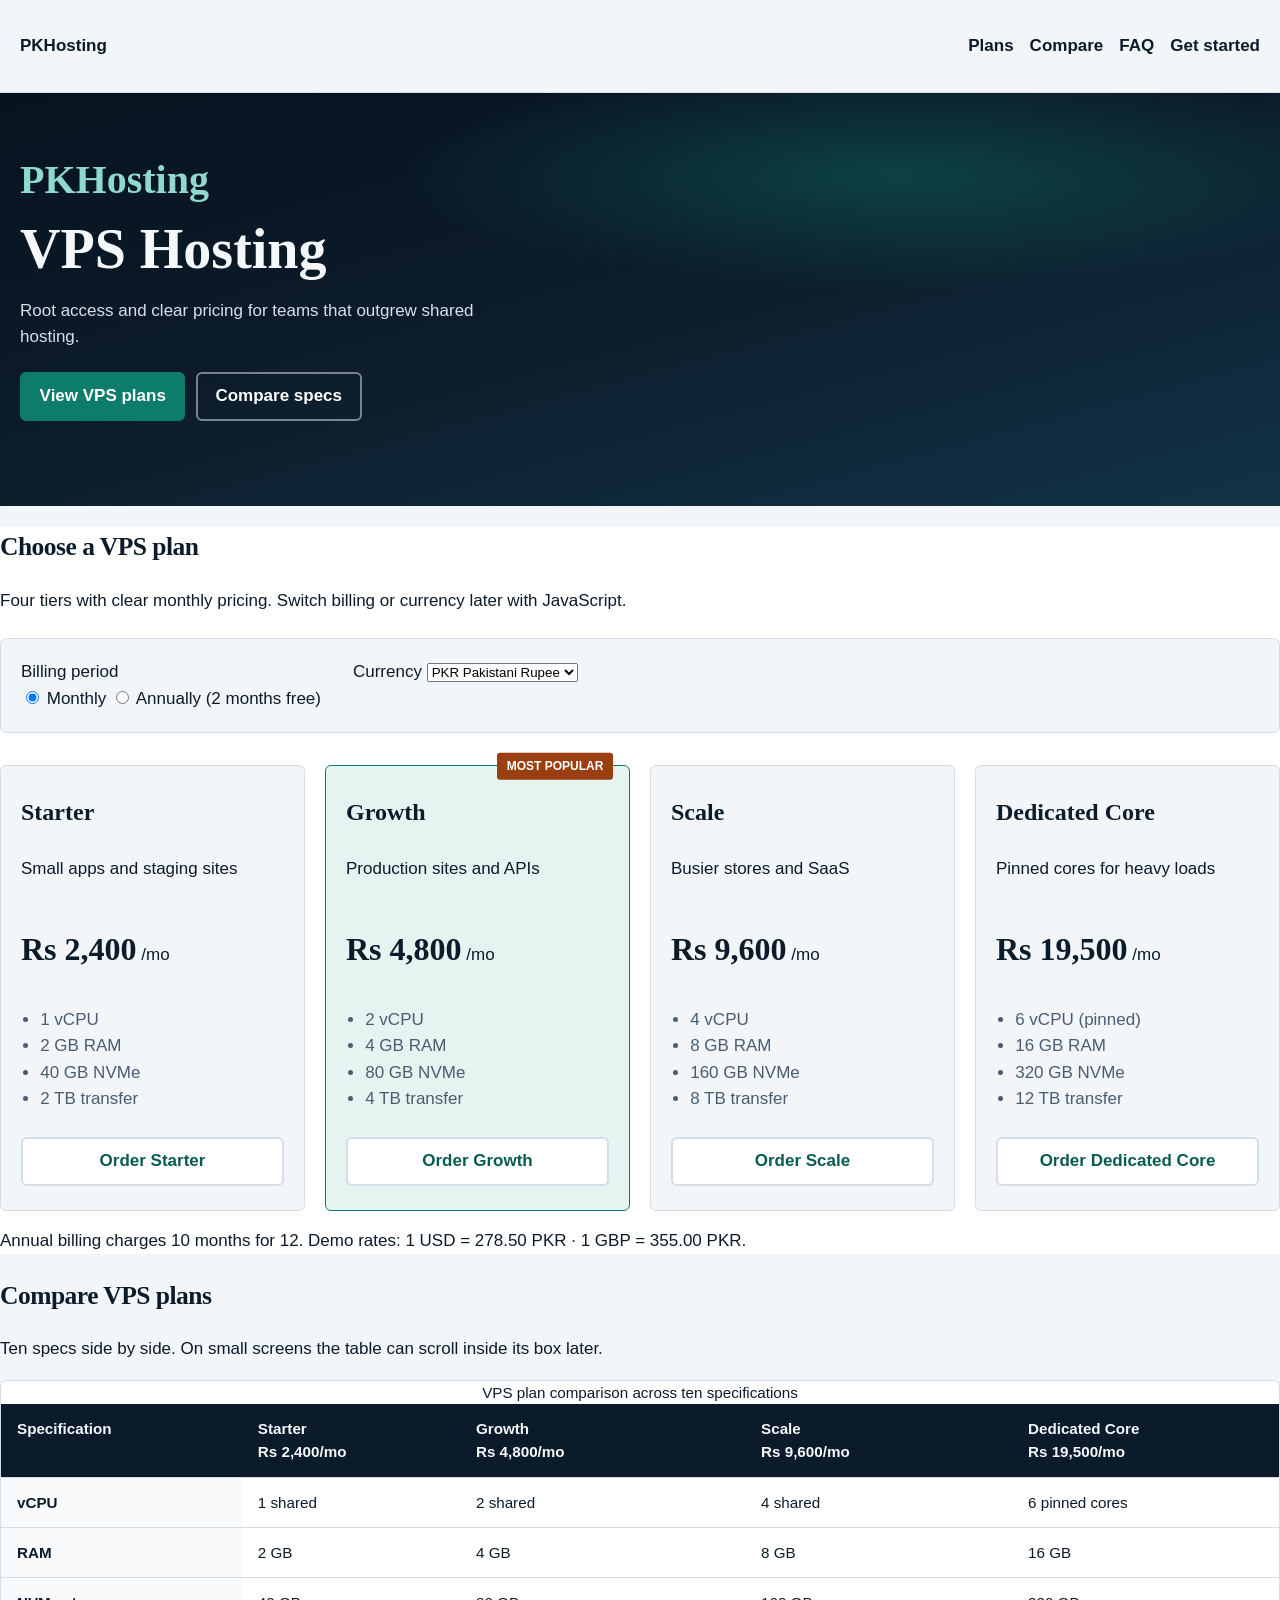
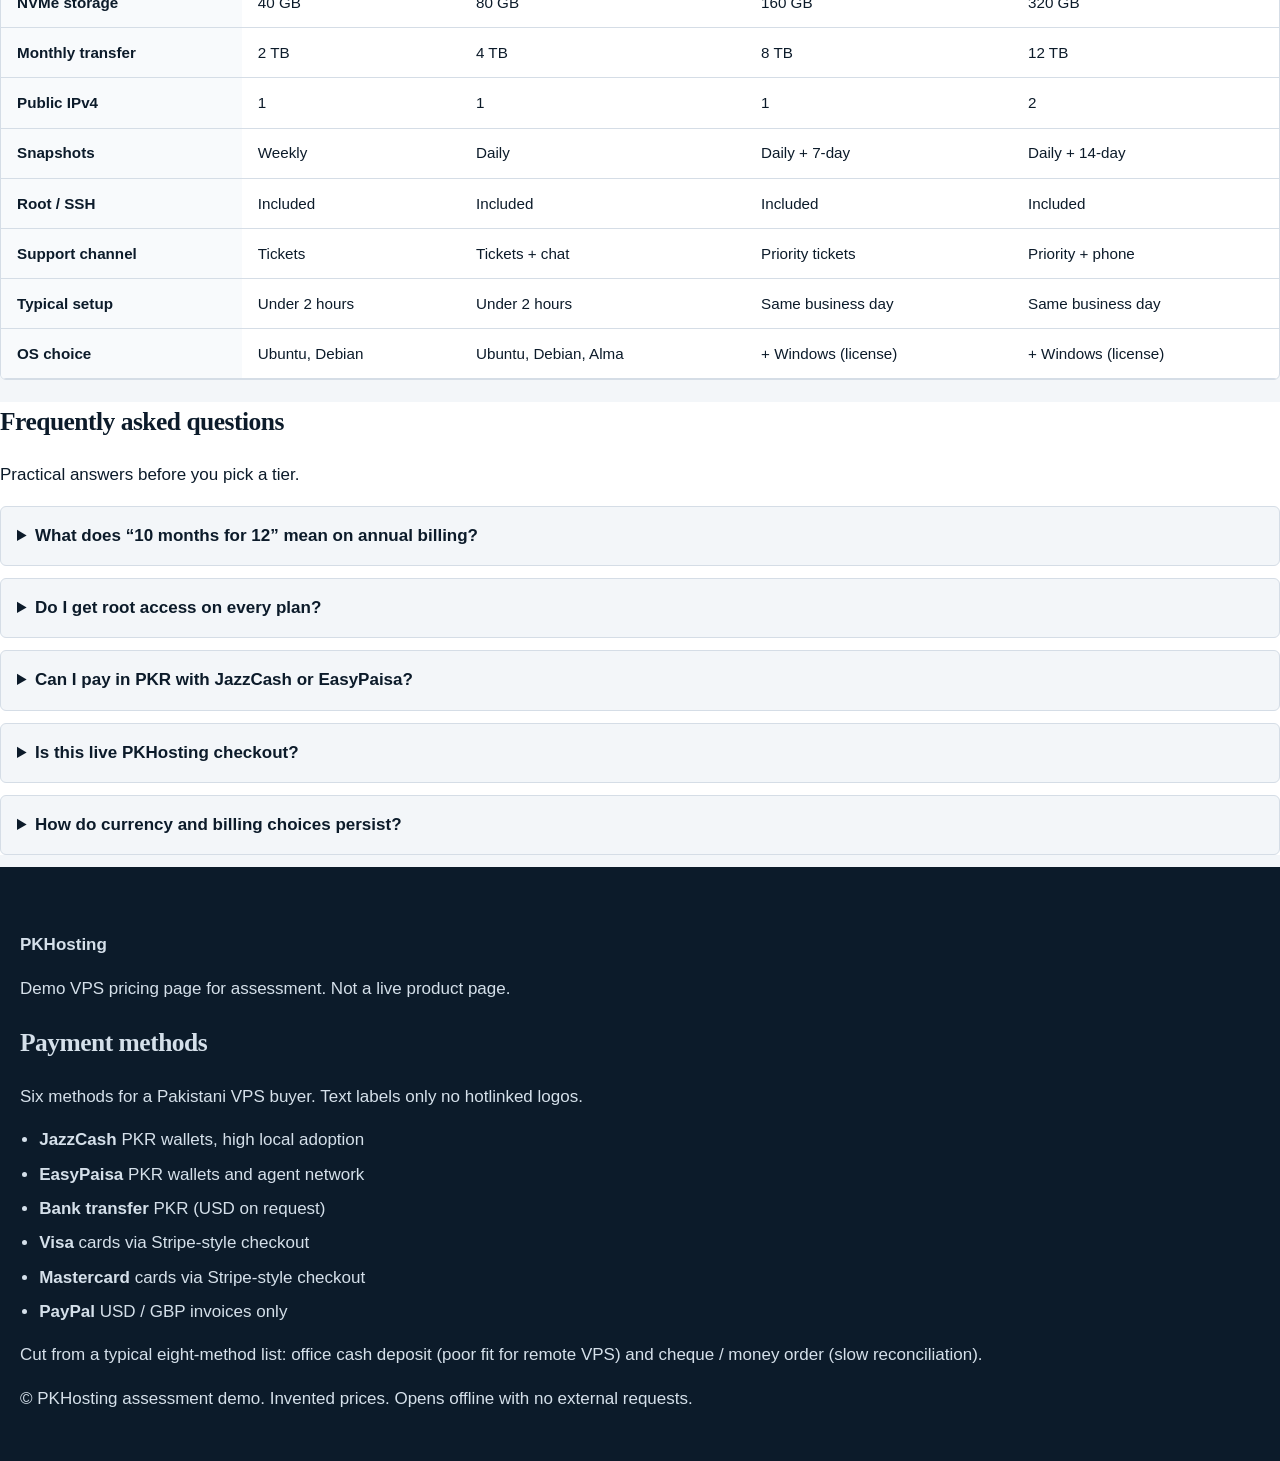
==== commit 715b5cf3: "Add pricing script for billing period, currency, and localStorage" ====
--- a/index.html
+++ b/index.html
@@ -337,5 +337,7 @@
         external requests.
       </p>
     </footer>
+
+    <script src="js/pricing.js" defer></script>
   </body>
 </html>
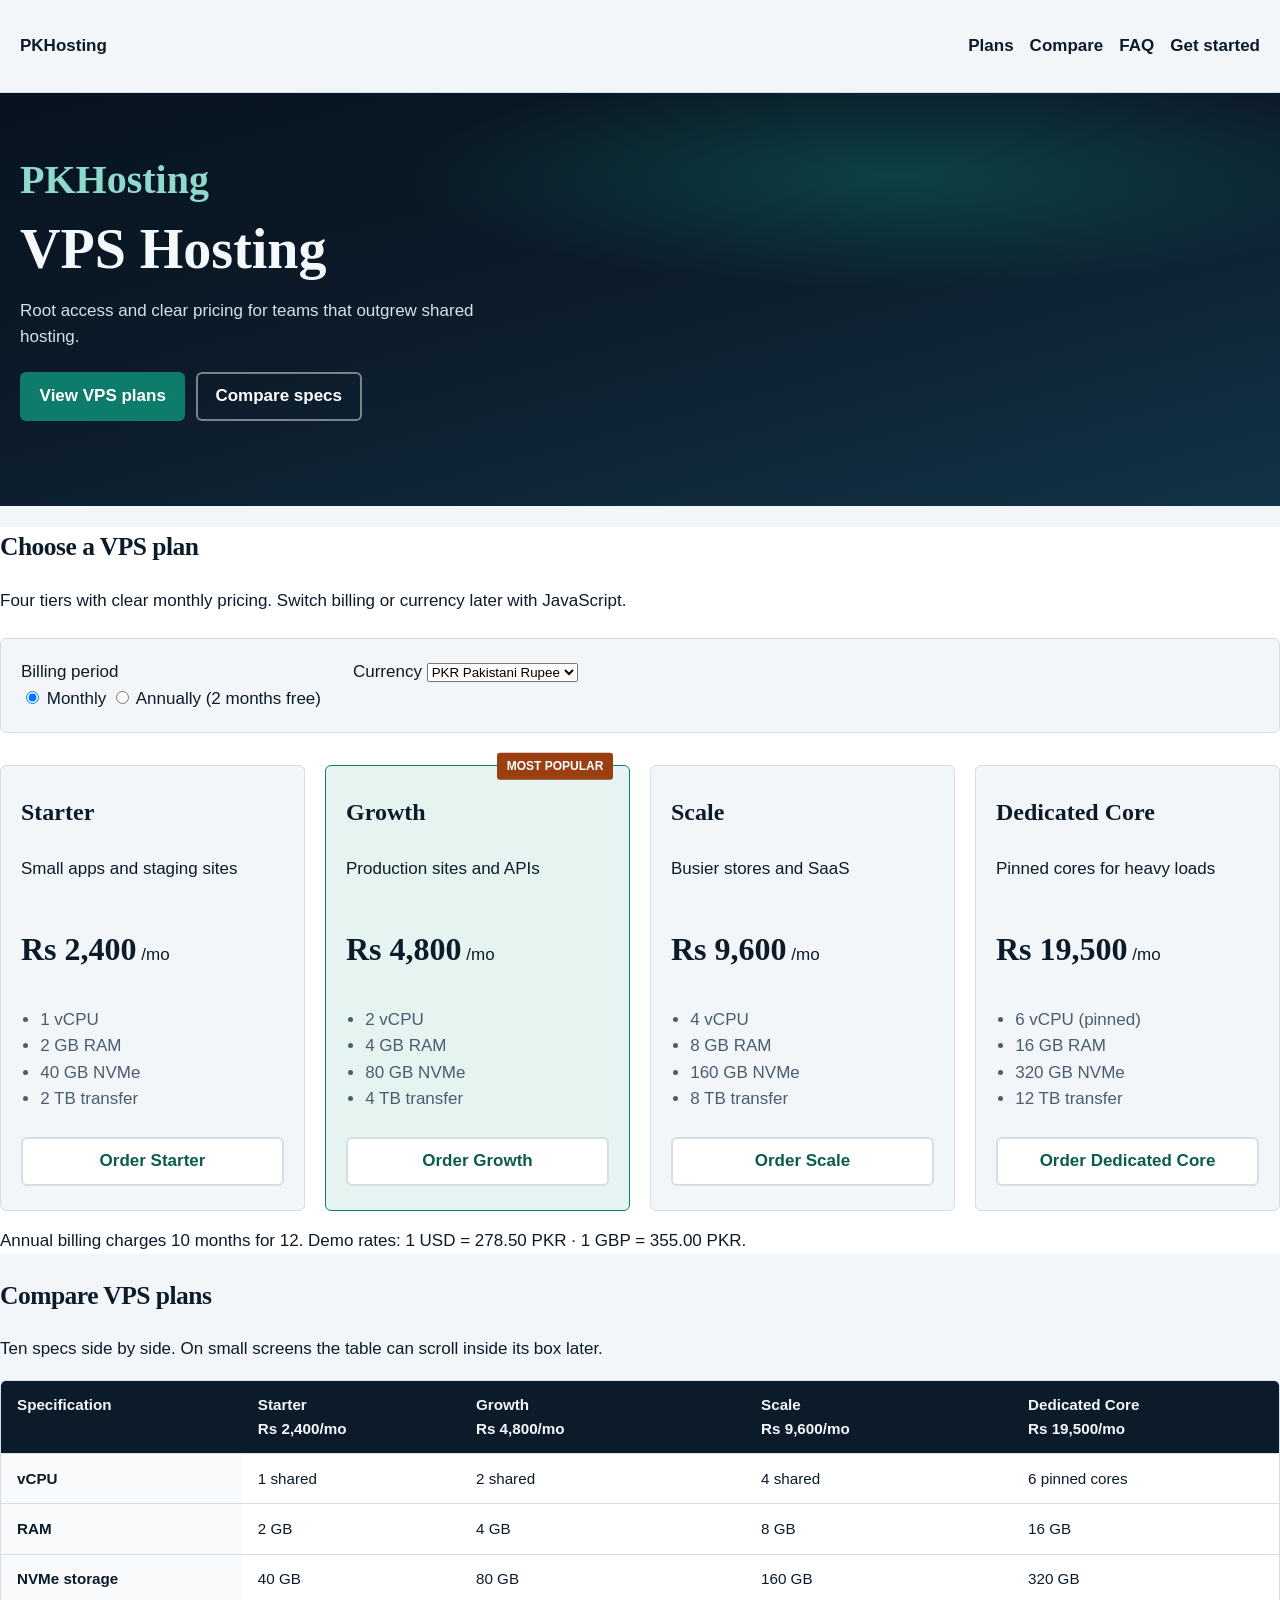
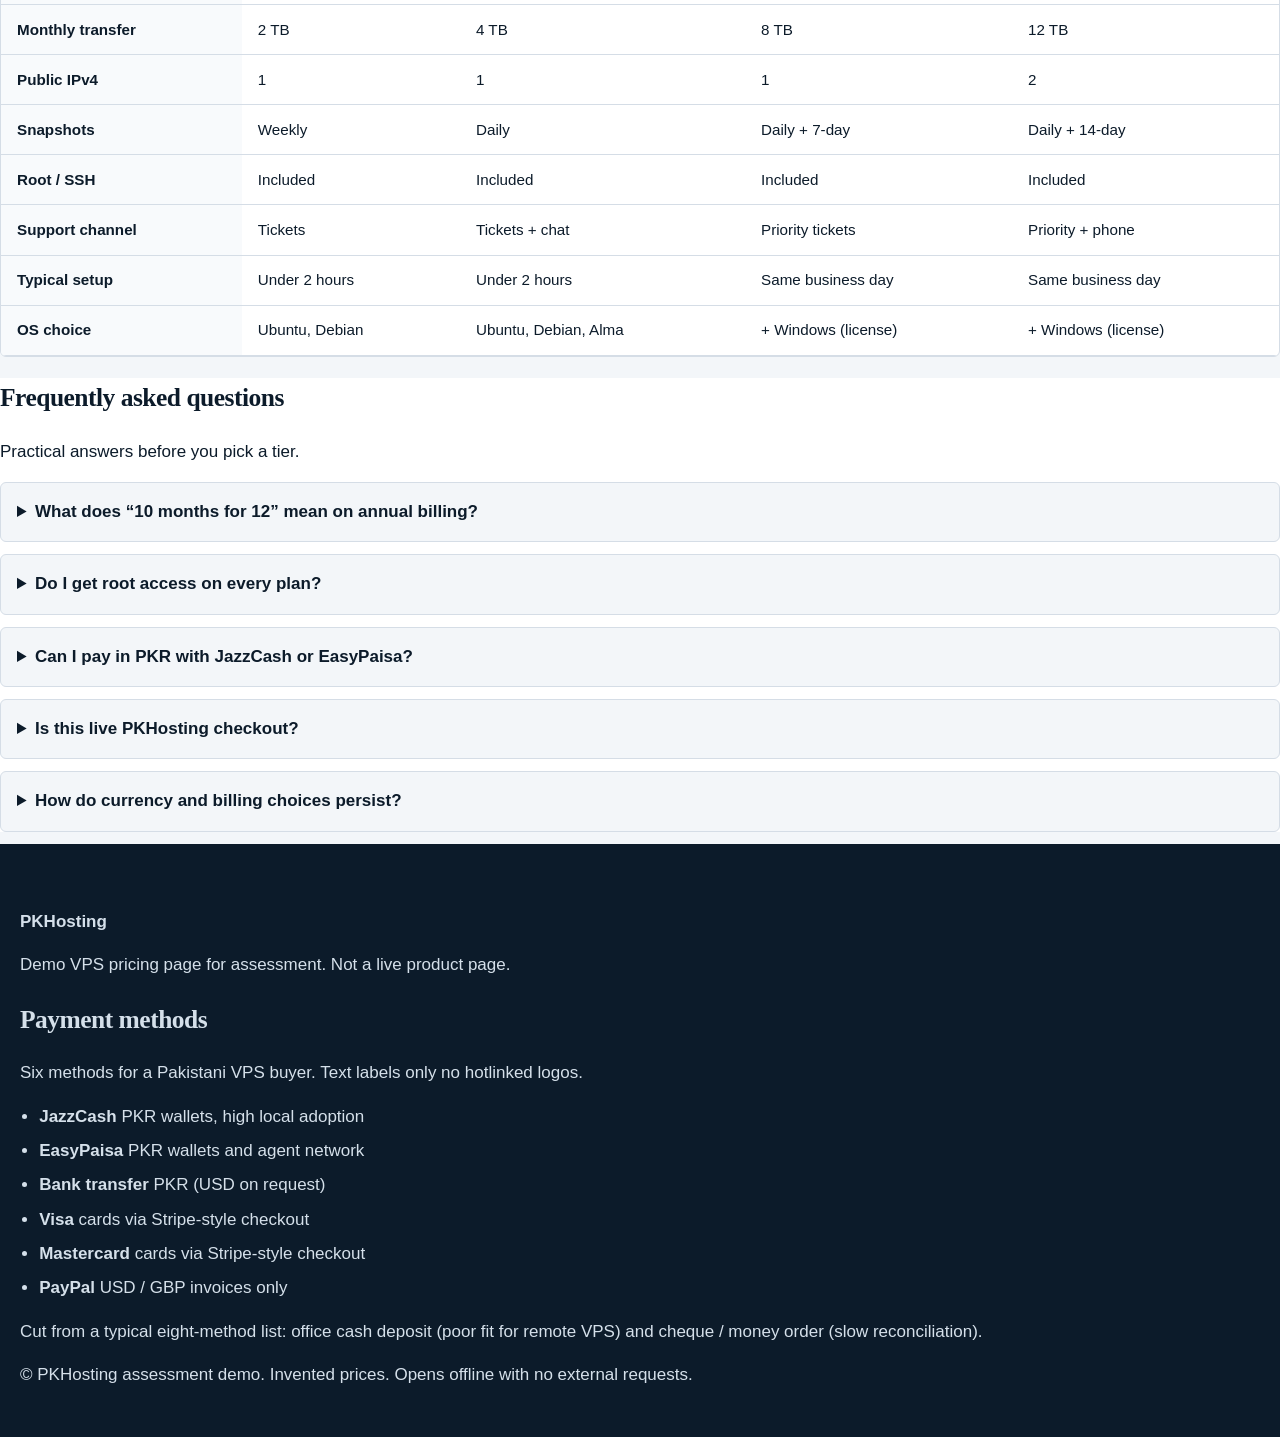
==== commit e97a4fa4: "Improve keyboard access, skip link, and live region visibility" ====
--- a/index.html
+++ b/index.html
@@ -3,10 +3,16 @@
   <head>
     <meta charset="utf-8" />
     <meta name="viewport" content="width=device-width, initial-scale=1" />
+    <meta
+      name="description"
+      content="PKHosting VPS Hosting assessment demo pricing page with monthly and annual plans."
+    />
     <link rel="stylesheet" href="css/styles.css" />
     <title>PKHosting VPS Hosting</title>
   </head>
   <body>
+    <a class="skip-link" href="#main">Skip to content</a>
+
     <header class="site-header">
       <p><strong>PKHosting</strong></p>
       <nav aria-label="Primary">
@@ -62,7 +68,12 @@
           </div>
         </div>
 
-        <p id="price-live" aria-live="polite" aria-atomic="true"></p>
+        <p
+          class="sr-only"
+          id="price-live"
+          aria-live="polite"
+          aria-atomic="true"
+        ></p>
 
         <div class="card-grid">
           <article
@@ -171,7 +182,7 @@
           aria-labelledby="compare-title"
         >
           <table>
-            <caption>
+            <caption class="sr-only">
               VPS plan comparison across ten specifications
             </caption>
             <thead>
--- a/css/styles.css
+++ b/css/styles.css
@@ -320,3 +320,40 @@
     grid-template-columns: repeat(4, 1fr);
   }
 }
+
+
+
+
+.skip-link {
+  position: absolute;
+  left: 1rem;
+  top: -100px;
+  z-index: 100;
+  padding: 0.5rem 0.75rem;
+  background: var(--ink);
+  color: #fff;
+  text-decoration: none;
+  border-radius: 6px;
+}
+
+.skip-link:focus {
+  top: 1rem;
+}
+
+.sr-only {
+  position: absolute;
+  width: 1px;
+  height: 1px;
+  padding: 0;
+  margin: -1px;
+  overflow: hidden;
+  clip: rect(0, 0, 0, 0);
+  white-space: nowrap;
+  border: 0;
+}
+
+@media (prefers-reduced-motion: reduce) {
+  html {
+    scroll-behavior: auto;
+  }
+}
